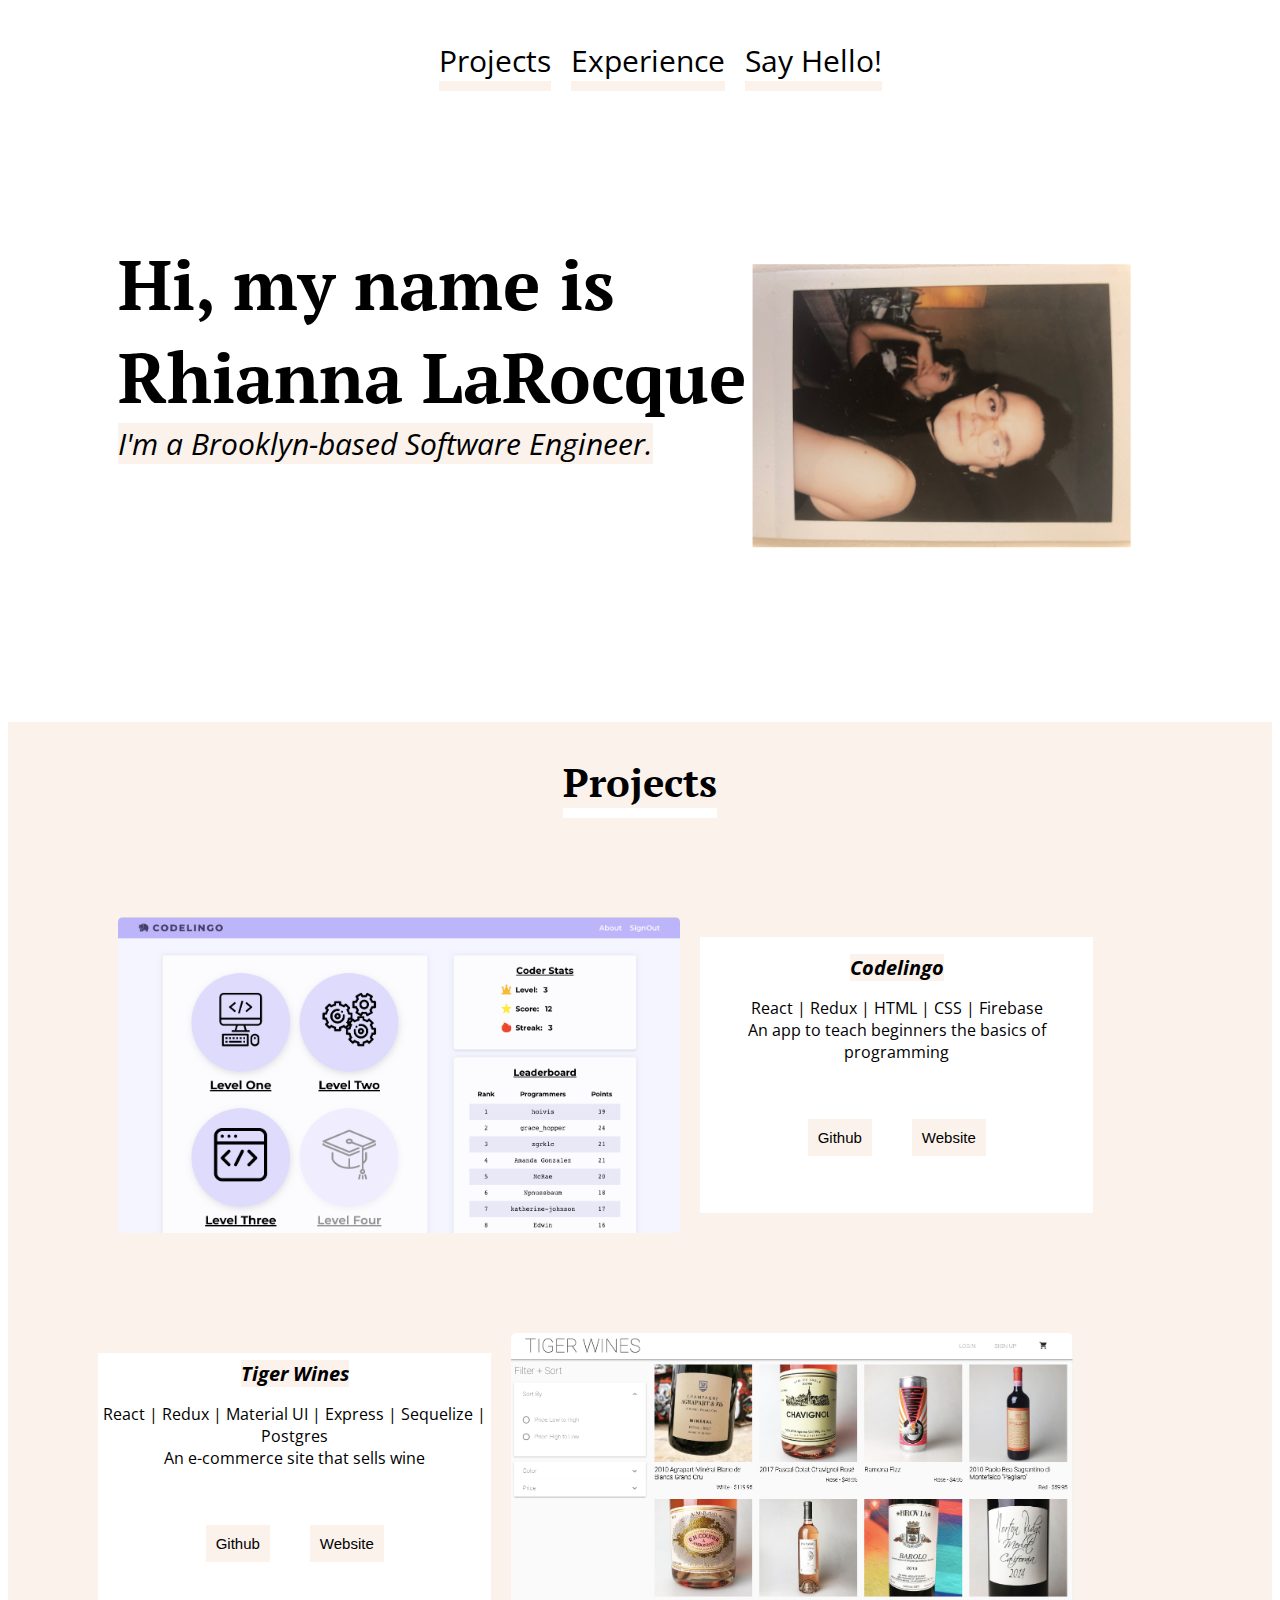
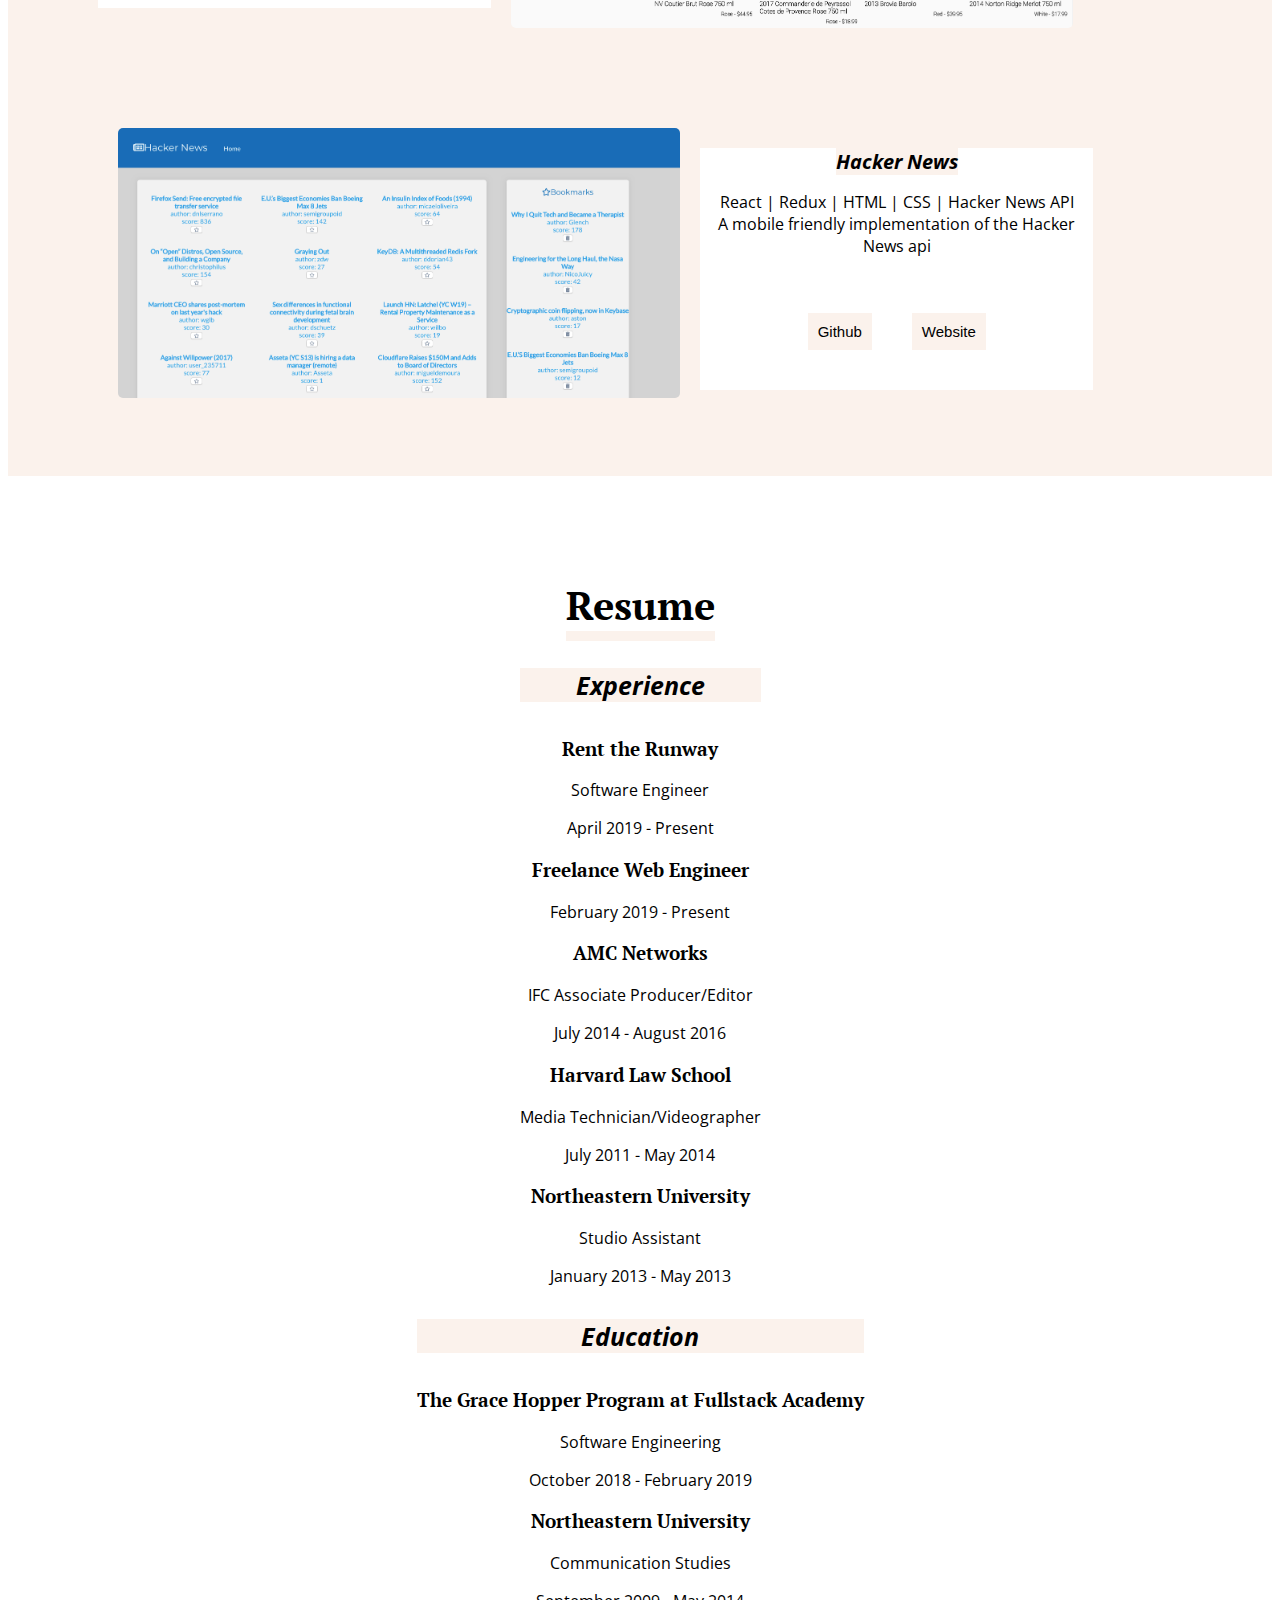
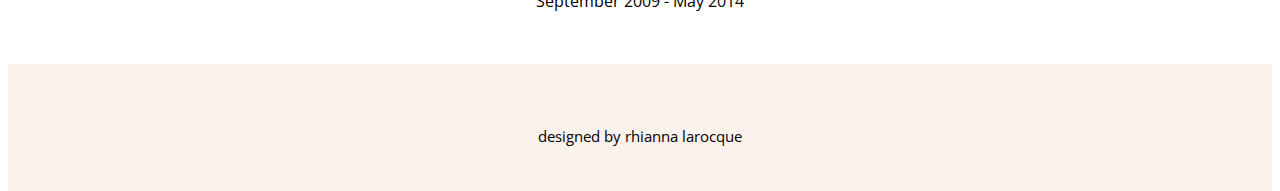
==== index.html @ a78f6c1d "updated deploy" ====
<!DOCTYPE html>
<html>
  <head>
    <meta charset="utf-8" />
    <meta http-equiv="X-UA-Compatible" content="IE=edge" />
    <title>RL</title>
    <meta name="viewport" content="width=device-width, initial-scale=1" />
    <link
      rel="stylesheet"
      type="text/css"
      media="screen"
      href="portfolio.css"
    />
    <link
      rel="stylesheet"
      href="https://use.fontawesome.com/releases/v5.7.2/css/all.css"
      integrity="sha384-fnmOCqbTlWIlj8LyTjo7mOUStjsKC4pOpQbqyi7RrhN7udi9RwhKkMHpvLbHG9Sr"
      crossorigin="anonymous"
    />
    <link
      href="https://fonts.googleapis.com/css?family=Open+Sans:300|PT+Serif:700"
      rel="stylesheet"
    />
    <script src="main.js"></script>
  </head>

  <body>
    <nav>
      <ul>
        <a href="#projects">
          <li><u>Projects</u></li>
        </a>
        <a href="#resume">
          <li><u>Experience</u></li>
        </a>
        <a href="mailto:rhiannamrl@gmail.com">
          <li><u>Say Hello!</u></li>
        </a>
      </ul>
    </nav>

    <section id="intro">
      <div id="left">
        <h1>Hi, my name is Rhianna LaRocque</h1>
        <p>
          I'm a Brooklyn-based Software Engineer.
        </p>
      </div>
      <div id="right">
        <img src="images/IMG_2258.jpeg" alt="rhianna" />
      </div>
    </section>

    <!-- <div id="technologies">
      <h2>Technologies</h2>
      <ul>
        <li>Javascript & Node.js</li>
        <li>React & Redux</li>
        <li>Sequelize</li>
        <li>Express</li>
        <li>HTML & CSS</li>
        <li>Firebase</li>
        <li>Github Agile Asana Trello</li>
      </ul>
    </div> -->

    <div id="projects">
      <h2><u>Projects</u></h2>
      <ul>
        <li>
          <img src="images/codeLingoDesktop.png" alt="codelingo" />
          <div className="info-panel">
            <h3>Codelingo</h3>
            <p>
              React | Redux | HTML | CSS | Firebase <br />An app to teach
              beginners the basics of programming
            </p>
            <div id="buttons">
              <button>
                <a
                  href="https://github.com/code-lingo/code-lingo"
                  target="_blank"
                  >Github</a
                >
              </button>
              <button>
                <a href="https://www.codelingoapp.com/login" target="_blank"
                  >Website</a
                >
              </button>
            </div>
          </div>
        </li>
        <li>
          <div className="info-panel">
            <h3>Tiger Wines</h3>
            <p>
              React | Redux | Material UI | Express | Sequelize | Postgres
              <br />
              An e-commerce site that sells wine
            </p>
            <div id="buttons">
              <button>
                <a
                  href="https://github.com/Tiger-Earth/GraceShopper"
                  target="_blank"
                >
                  Github</a
                >
              </button>
              <button>
                <a href="http://tigerwines.herokuapp.com/" target="_blank"
                  >Website</a
                >
              </button>
            </div>
          </div>
          <img src="images/tigerWines2.png" alt="tiger wines" />
        </li>
        <li>
          <img src="images/hackerRankDesktop.png" alt="hacker rank" />
          <div className="info-panel">
            <h3>Hacker News</h3>
            <p>
              React | Redux | HTML | CSS | Hacker News API <br />A mobile
              friendly implementation of the Hacker News api
            </p>
            <div id="buttons">
              <button>
                <a
                  href="https://hacker-news-api-rhianna.herokuapp.com/hacker-news"
                  target="_blank"
                  >Github</a
                >
              </button>
              <button>
                <a
                  href="https://hacker-news-api-rhianna.herokuapp.com"
                  target="_blank"
                  >Website</a
                >
              </button>
            </div>
          </div>
        </li>
      </ul>
    </div>

    <section id="resume">
      <h1><u>Resume</u></h1>
      <div className="resume-sections">
        <h2>Experience</h2>
        <ul>
          <li>
            <h3>Rent the Runway</h3>
            <p>Software Engineer</p>
            <p>April 2019 - Present</p>
          </li>
          <li>
            <h3>Freelance Web Engineer</h3>
            <p>February 2019 - Present</p>
          </li>
          <li>
            <h3>AMC Networks</h3>
            <p>IFC Associate Producer/Editor</p>
            <p>July 2014 - August 2016</p>
          </li>
          <li>
            <h3>Harvard Law School</h3>
            <p>Media Technician/Videographer</p>
            <p>July 2011 - May 2014</p>
          </li>
          <li>
            <h3>Northeastern University</h3>
            <p>Studio Assistant</p>
            <p>January 2013 - May 2013</p>
          </li>
        </ul>
      </div>
      <div className="resume-sections">
        <h2>Education</h2>
        <ul>
          <li>
            <h3>The Grace Hopper Program at Fullstack Academy</h3>
            <p>Software Engineering</p>
            <p>October 2018 - February 2019</p>
          </li>
          <li>
            <h3>Northeastern University</h3>
            <p>Communication Studies</p>
            <p>September 2009 - May 2014</p>
          </li>
        </ul>
      </div>
    </section>

    <footer>
      <ul class="icons">
        <li>
          <a
            href="https://www.linkedin.com/in/rhiannalarocque/"
            target="_blank"
          >
            <i class="fab fa-linkedin"></i>
          </a>
        </li>
        <li>
          <a href="https://www.github.com/rhiannamrl/" target="_blank">
            <i class="fab fa-github"></i>
          </a>
        </li>
        <li>
          <a href="mailto:rhiannamrl@gmail.com">
            <i class="far fa-envelope"></i>
          </a>
        </li>
      </ul>
      <p>designed by rhianna larocque</p>
    </footer>
  </body>
</html>
---- portfolio.css ----
* {
  box-sizing: border-box;
  /* border: 1px solid red; */
}

html,
body {
  height: 100%;
  -webkit-font-smoothing: antialiased;
  background-color: #ffffff;
}

h1,
h2,
h3,
h4,
h5,
h6 {
  font-family: 'PT serif', sans-serif;
  font-style: 'light';
  color: black;
  display: grid;
  text-align: center;
}

ul,
p {
  list-style-type: none;
  font-family: 'Open Sans', sans-serif;
  font-style: 'light';
  align-content: center;
}

i.fab,
i.far {
  color: black;
  text-align: center;
  font-size: 2.5em;
}

section {
  display: flex;
  flex-direction: row;
  margin-top: 75px;
}

/* Nav */

nav {
  margin-bottom: 10%;
}

nav ul {
  display: flex;
  flex-direction: row;
  justify-content: center;
  font-size: 30px;
}

nav li {
  padding: 10px;
}

nav u {
  text-decoration: none;
  border-bottom: 10px solid #fbf2ec;
}

nav a {
  text-decoration: none;
  color: black;
}

@media only screen and (max-width: 600px) {
  nav {
    display: none;
  }
}

/* Intro */

#left {
  margin: 20px;
  width: 60%;
  margin-left: 60px;
  padding-left: 50px;
}

#left h1 {
  font-family: 'PT Serif', serif;
  font-style: bold;
  font-size: 70px;
  margin: 0;
  text-align: left;
}

#left p {
  display: inline-block;
  background-color: #fbf2ec;
  font-size: 30px;
  font-style: italic;
  width: auto;
  margin: 0;
}

#right {
  width: 40%;
}

#right img {
  width: 60%;
  height: auto;
  display: block;
  object-fit: scale-down;
  transform: rotate(90deg);
}

@media only screen and (max-width: 600px) {
  #intro {
    display: flex;
    flex-direction: column;
    margin: 0;
  }

  #left {
    width: 100%;
    align-content: center;
    margin-left: 0;
    padding-left: 0;
  }

  #right img {
    display: none;
  }
}

/* Projects */

#projects {
  display: flex;
  flex-direction: column;
  align-content: space-between;
  margin-top: 10%;
  background-color: #fbf2ec;
  padding: 0;
}

#projects h2 {
  font-style: 'light';
  text-align: center;
  align-self: center;
  font-size: 40px;
}

#projects li h3 {
  font-family: 'Open Sans', sans-serif;
  background-color: #fbf2ec;
  font-size: 20px;
  font-style: italic;
  font-style: light;
  width: auto;
  margin: 0;
}

#projects div {
  display: flex;
  flex-direction: column;
  width: 35%;
  height: auto;
  text-align: center;
  justify-content: center;
  background-color: #ffffff;
  align-items: center;
  margin-top: 20px;
  margin-bottom: 20px;
}

#projects u {
  text-decoration: none;
  border-bottom: 10px solid white;
}

.info-panel {
  padding-top: 20px;
}

#projects li {
  display: flex;
  flex-direction: row;
  padding: 50px;
  margin: auto;
}

#projects img {
  width: 50%;
  height: 100%;
  border-radius: 5px;
  margin-left: 20px;
  margin-right: 20px;
}

#buttons {
  display: flex;
  flex-direction: row;
}

#projects button {
  background: none;
  padding: 10px;
  margin: 20px;
  border-style: none;
  background-color: #fbf2ec;
  text-align: center;
  font-size: 15px;
}

#projects button a {
  text-decoration: none;
  color: black;
}

#projects #buttons {
  display: flex;
  flex-direction: row;
}

@media only screen and (max-width: 600px) {
  #projects {
    width: 100%;
  }

  #projects ul {
    margin: 0;
    padding: 0;
  }

  #projects li {
    display: flex;
    flex-direction: column;
    padding: 20px;
  }

  #projects div {
    width: 100%;
    align-content: center;
    justify-content: center;
    padding-top: 20px;
    padding-bottom: 0;
  }

  #projects li img {
    align-content: center;
    margin: 0;
    height: auto;
    width: 100%;
  }

  #projects .info-panel {
    display: flex;
    flex-direction: column;
  }
}

/* Resume */

.resume-sections {
  display: flex;
  flex-direction: column;
}

#resume h1 {
  font-style: 'light';
  text-align: center;
  align-self: center;
  font-size: 40px;
}

#resume h2 {
  font-family: 'Open Sans', sans-serif;
  background-color: #fbf2ec;
  font-size: 25px;
  font-style: italic;
  font-style: light;
  width: auto;
  margin: 0;
}

#resume u {
  text-decoration: none;
  border-bottom: 10px solid #fbf2ec;
}

#resume {
  display: flex;
  flex-direction: column;
  align-items: center;
  padding-bottom: 20px;
}

#resume ul {
  text-align: center;
  padding: 0;
}

/* Footer */

footer {
  padding: 30px 20px;
  background-color: #fbf2ec;
  width: 100%;
}

footer p {
  text-align: center;
  font-size: 15px;
}

.icons {
  display: flex;
  flex-direction: row;
  padding: 0;
  list-style-type: none;
  justify-content: center;
}

.icons li {
  align-items: center;
  display: flex;
  flex: 0 1 auto;
  justify-content: flex-start;
  margin-right: 20px;
  padding-right: 70px;
  padding-left: 70px;
}

@media only screen and (max-width: 600px) {
  .footer {
    width: 100%;
  }
  .icons {
    display: flex;
    flex-direction: column;
    align-items: center;
    justify-content: center;
    width: 100%;
  }
  .icons li {
    padding: 20px;
  }
}
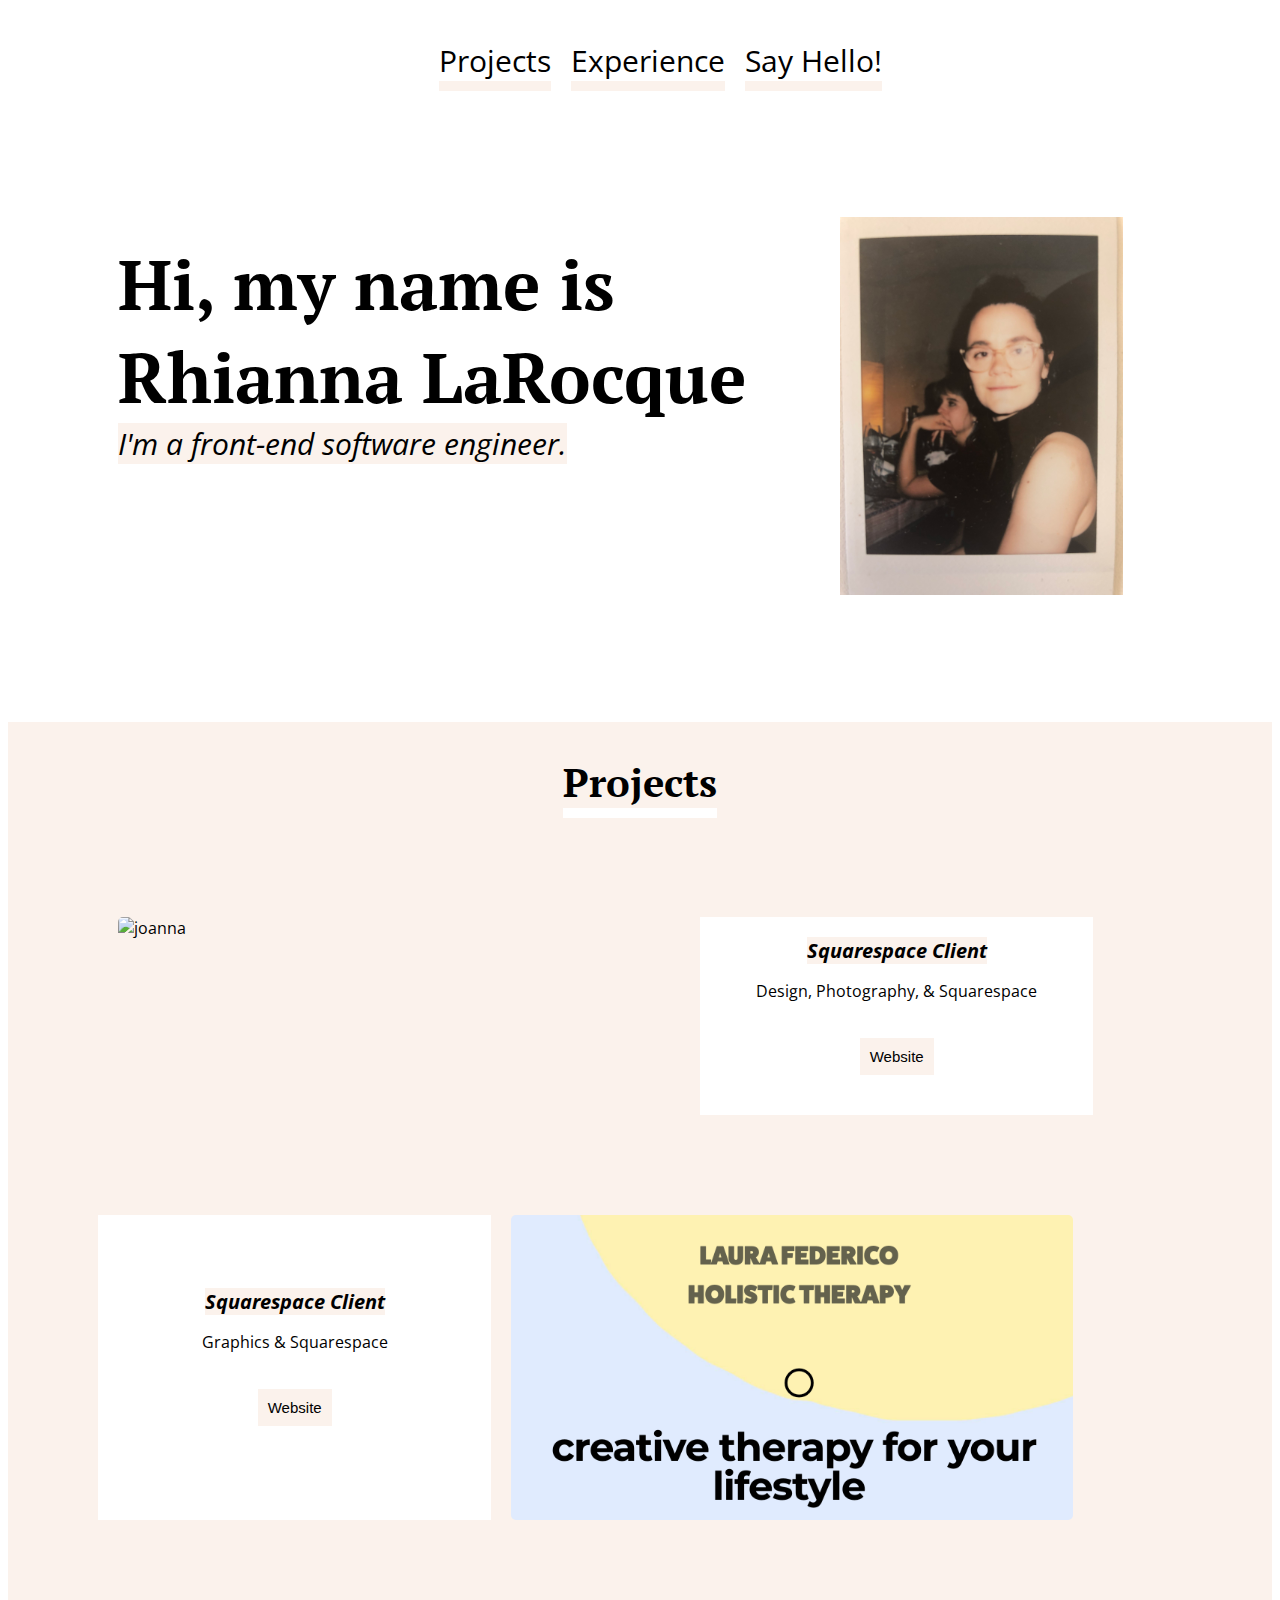
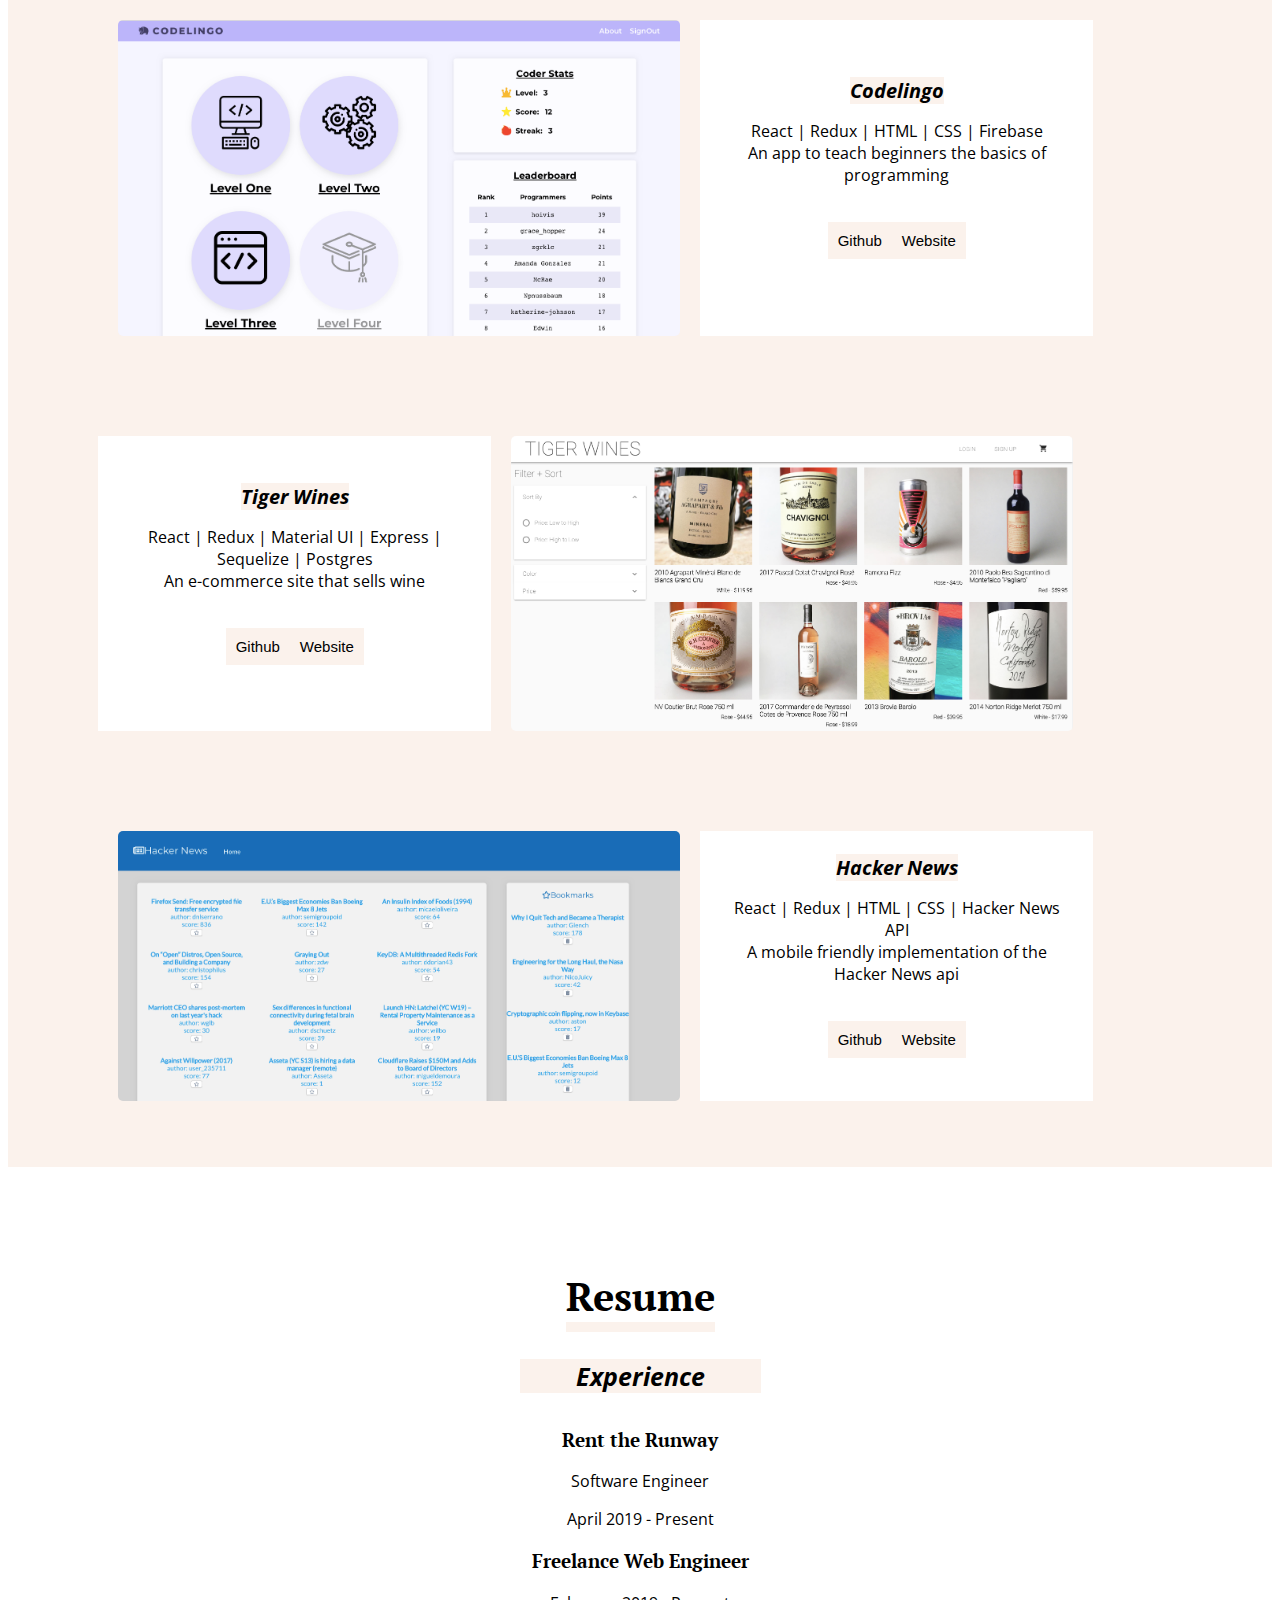
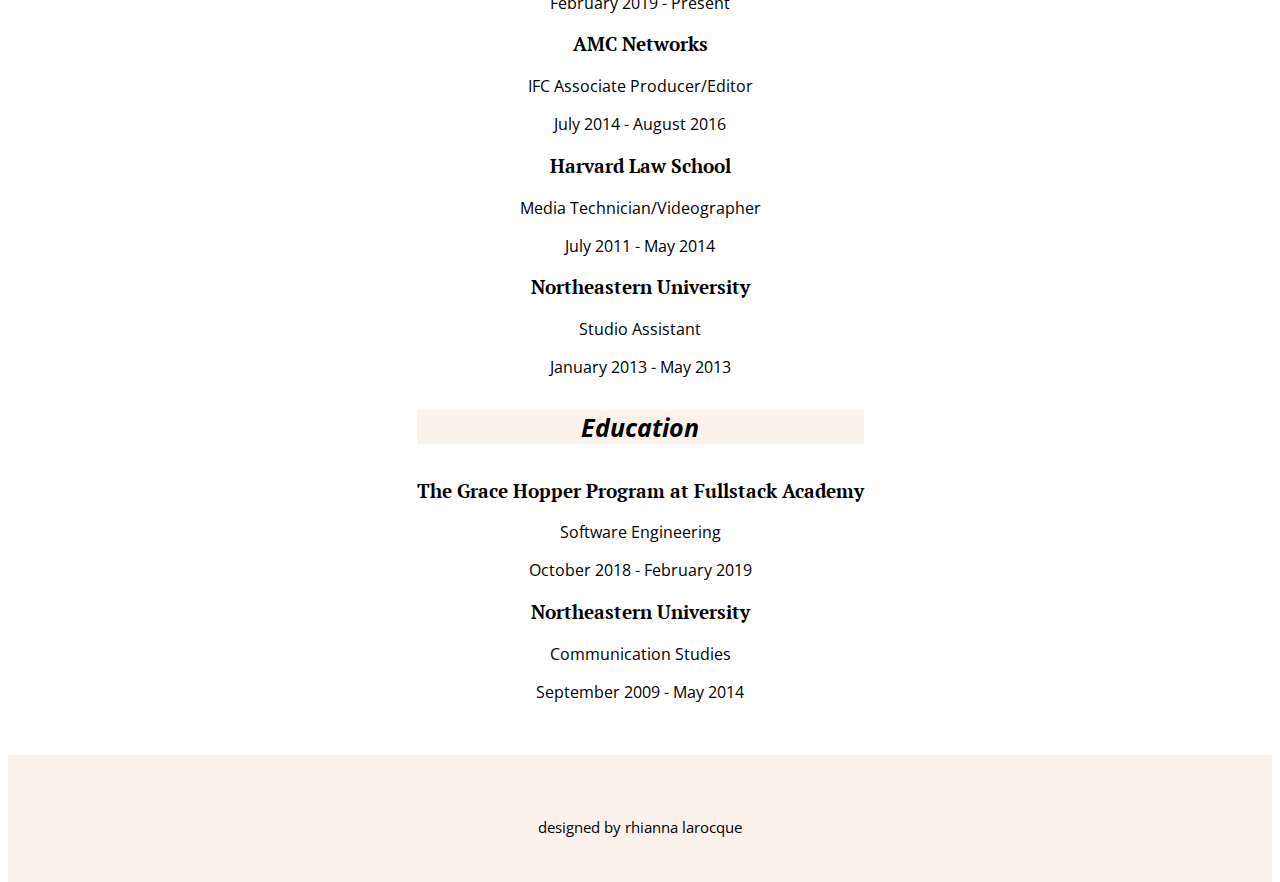
==== commit 1f45ff4c: "updates" ====
--- a/index.html
+++ b/index.html
@@ -43,7 +43,7 @@
       <div id="left">
         <h1>Hi, my name is Rhianna LaRocque</h1>
         <p>
-          I'm a Brooklyn-based Software Engineer.
+          I'm a front-end software engineer.
         </p>
       </div>
       <div id="right">
@@ -68,6 +68,38 @@
       <h2><u>Projects</u></h2>
       <ul>
         <li>
+          <img src="images/joanna.png" alt="joanna" />
+          <div className="info-panel">
+            <h3>Squarespace Client</h3>
+            <p>
+              Design, Photography, & Squarespace
+            </p>
+            <div id="buttons">
+              <button>
+                <a href="https://www.joannarosenblatt.com/" target="_blank"
+                  >Website</a
+                >
+              </button>
+            </div>
+          </div>
+        </li>
+        <li>
+          <div className="info-panel">
+            <h3>Squarespace Client</h3>
+            <p>
+              Graphics & Squarespace
+            </p>
+            <div id="buttons">
+              <button>
+                <a href="https://www.laurafedericotherapy.com/" target="_blank"
+                  >Website</a
+                >
+              </button>
+            </div>
+          </div>
+          <img src="images/laura.png" alt="laura" />
+        </li>
+        <li>
           <img src="images/codeLingoDesktop.png" alt="codelingo" />
           <div className="info-panel">
             <h3>Codelingo</h3>
--- a/portfolio.css
+++ b/portfolio.css
@@ -108,11 +108,11 @@
 }
 
 #right img {
+  margin-left: 40px;
   width: 60%;
   height: auto;
   display: block;
   object-fit: scale-down;
-  transform: rotate(90deg);
 }
 
 @media only screen and (max-width: 600px) {
@@ -171,8 +171,7 @@
   justify-content: center;
   background-color: #ffffff;
   align-items: center;
-  margin-top: 20px;
-  margin-bottom: 20px;
+  padding: 20px;
 }
 
 #projects u {
@@ -181,7 +180,7 @@
 }
 
 .info-panel {
-  padding-top: 20px;
+  padding: 20px;
 }
 
 #projects li {
@@ -207,7 +206,6 @@
 #projects button {
   background: none;
   padding: 10px;
-  margin: 20px;
   border-style: none;
   background-color: #fbf2ec;
   text-align: center;
@@ -244,7 +242,7 @@
     width: 100%;
     align-content: center;
     justify-content: center;
-    padding-top: 20px;
+    padding: 20px;
     padding-bottom: 0;
   }
 
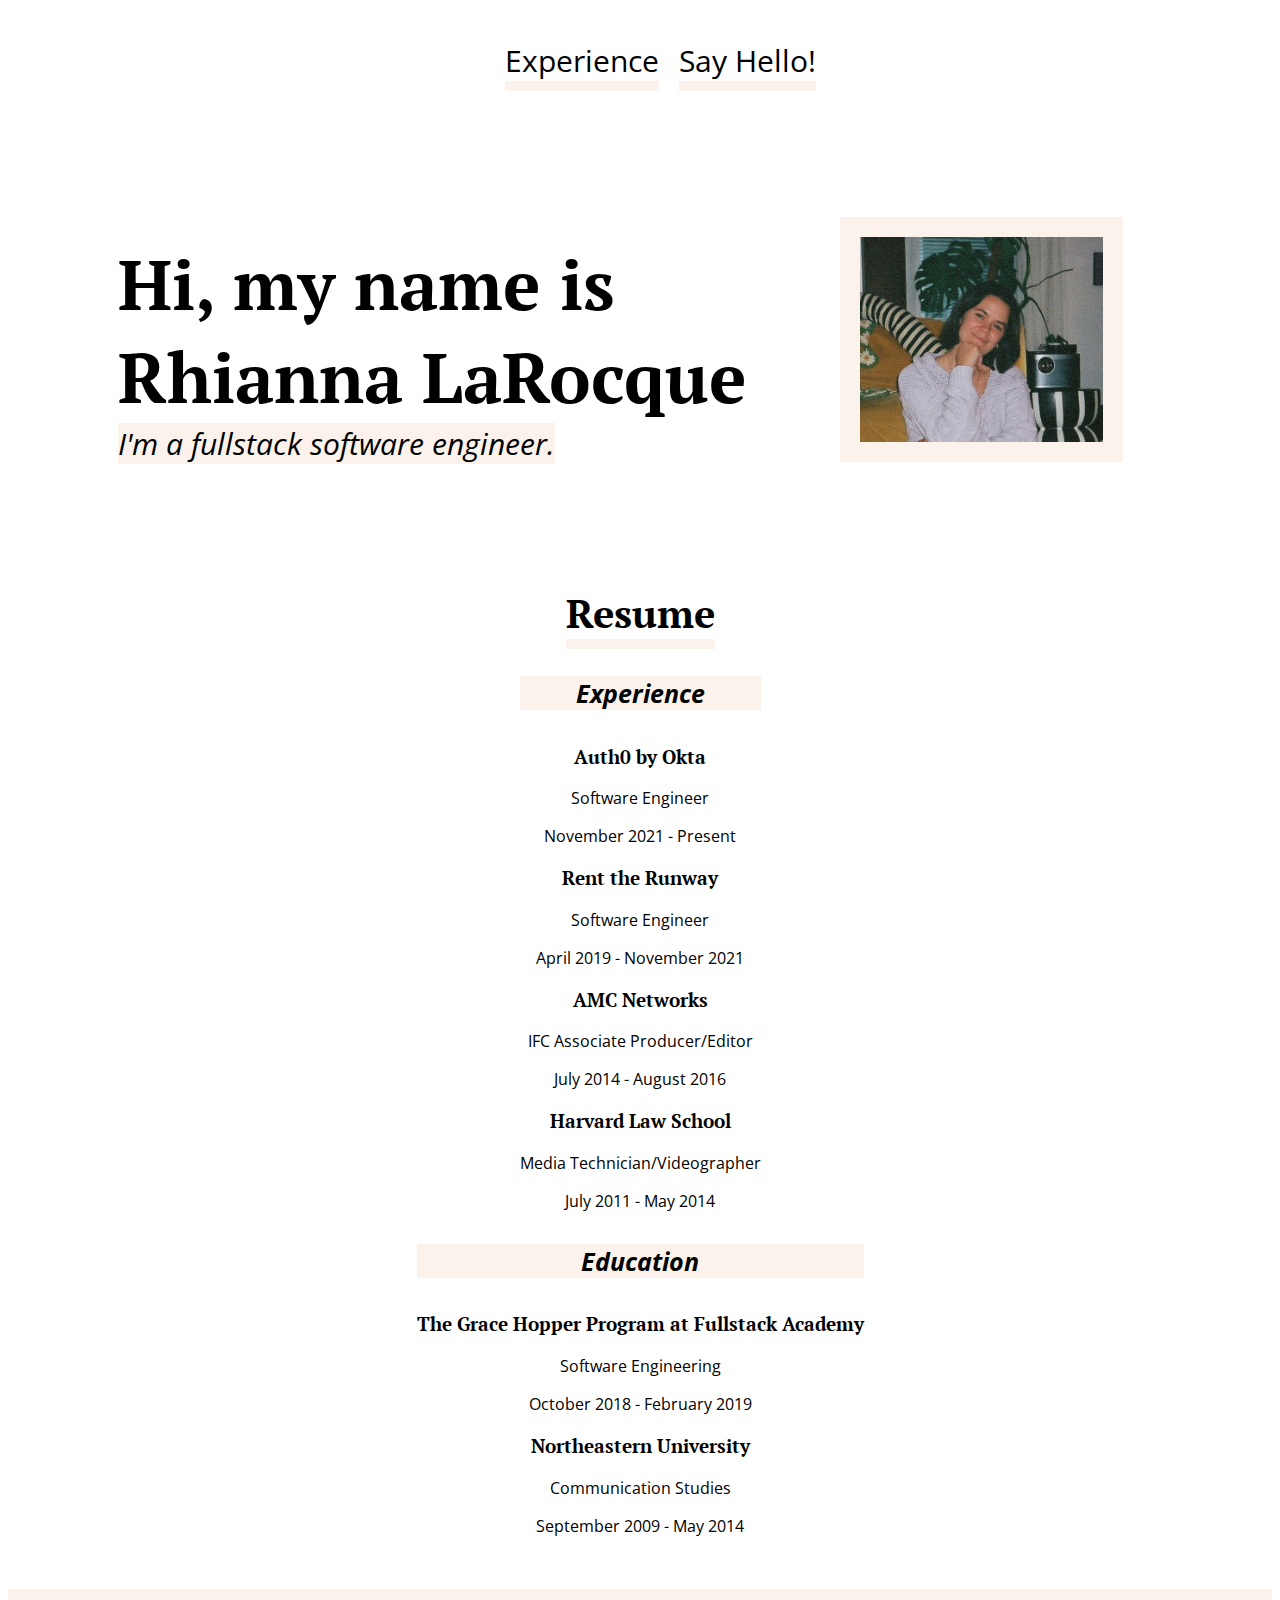
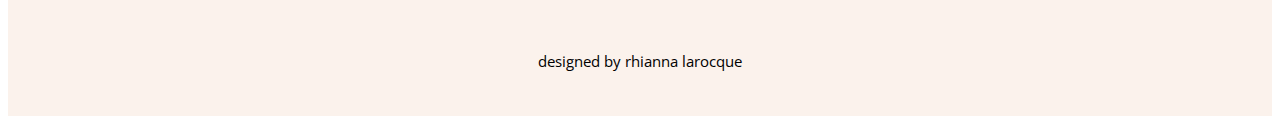
==== commit 7300c585: "update" ====
--- a/index.html
+++ b/index.html
@@ -27,9 +27,6 @@
   <body>
     <nav>
       <ul>
-        <a href="#projects">
-          <li><u>Projects</u></li>
-        </a>
         <a href="#resume">
           <li><u>Experience</u></li>
         </a>
@@ -43,140 +40,13 @@
       <div id="left">
         <h1>Hi, my name is Rhianna LaRocque</h1>
         <p>
-          I'm a front-end software engineer.
+          I'm a fullstack software engineer.
         </p>
       </div>
       <div id="right">
-        <img src="images/IMG_2258.jpeg" alt="rhianna" />
+        <img src="images/new.jpeg" alt="rhianna" />
       </div>
     </section>
-
-    <!-- <div id="technologies">
-      <h2>Technologies</h2>
-      <ul>
-        <li>Javascript & Node.js</li>
-        <li>React & Redux</li>
-        <li>Sequelize</li>
-        <li>Express</li>
-        <li>HTML & CSS</li>
-        <li>Firebase</li>
-        <li>Github Agile Asana Trello</li>
-      </ul>
-    </div> -->
-
-    <div id="projects">
-      <h2><u>Projects</u></h2>
-      <ul>
-        <li>
-          <img src="images/joanna.png" alt="joanna" />
-          <div className="info-panel">
-            <h3>Squarespace Client</h3>
-            <p>
-              Design, Photography, & Squarespace
-            </p>
-            <div id="buttons">
-              <button>
-                <a href="https://www.joannarosenblatt.com/" target="_blank"
-                  >Website</a
-                >
-              </button>
-            </div>
-          </div>
-        </li>
-        <li>
-          <div className="info-panel">
-            <h3>Squarespace Client</h3>
-            <p>
-              Graphics & Squarespace
-            </p>
-            <div id="buttons">
-              <button>
-                <a href="https://www.laurafedericotherapy.com/" target="_blank"
-                  >Website</a
-                >
-              </button>
-            </div>
-          </div>
-          <img src="images/laura.png" alt="laura" />
-        </li>
-        <li>
-          <img src="images/codeLingoDesktop.png" alt="codelingo" />
-          <div className="info-panel">
-            <h3>Codelingo</h3>
-            <p>
-              React | Redux | HTML | CSS | Firebase <br />An app to teach
-              beginners the basics of programming
-            </p>
-            <div id="buttons">
-              <button>
-                <a
-                  href="https://github.com/code-lingo/code-lingo"
-                  target="_blank"
-                  >Github</a
-                >
-              </button>
-              <button>
-                <a href="https://www.codelingoapp.com/login" target="_blank"
-                  >Website</a
-                >
-              </button>
-            </div>
-          </div>
-        </li>
-        <li>
-          <div className="info-panel">
-            <h3>Tiger Wines</h3>
-            <p>
-              React | Redux | Material UI | Express | Sequelize | Postgres
-              <br />
-              An e-commerce site that sells wine
-            </p>
-            <div id="buttons">
-              <button>
-                <a
-                  href="https://github.com/Tiger-Earth/GraceShopper"
-                  target="_blank"
-                >
-                  Github</a
-                >
-              </button>
-              <button>
-                <a href="http://tigerwines.herokuapp.com/" target="_blank"
-                  >Website</a
-                >
-              </button>
-            </div>
-          </div>
-          <img src="images/tigerWines2.png" alt="tiger wines" />
-        </li>
-        <li>
-          <img src="images/hackerRankDesktop.png" alt="hacker rank" />
-          <div className="info-panel">
-            <h3>Hacker News</h3>
-            <p>
-              React | Redux | HTML | CSS | Hacker News API <br />A mobile
-              friendly implementation of the Hacker News api
-            </p>
-            <div id="buttons">
-              <button>
-                <a
-                  href="https://hacker-news-api-rhianna.herokuapp.com/hacker-news"
-                  target="_blank"
-                  >Github</a
-                >
-              </button>
-              <button>
-                <a
-                  href="https://hacker-news-api-rhianna.herokuapp.com"
-                  target="_blank"
-                  >Website</a
-                >
-              </button>
-            </div>
-          </div>
-        </li>
-      </ul>
-    </div>
 
     <section id="resume">
       <h1><u>Resume</u></h1>
@@ -184,13 +54,14 @@
         <h2>Experience</h2>
         <ul>
           <li>
+            <h3>Auth0 by Okta</h3>
+            <p>Software Engineer</p>
+            <p>November 2021 - Present</p>
+          </li>
+          <li>
             <h3>Rent the Runway</h3>
             <p>Software Engineer</p>
-            <p>April 2019 - Present</p>
-          </li>
-          <li>
-            <h3>Freelance Web Engineer</h3>
-            <p>February 2019 - Present</p>
+            <p>April 2019 - November 2021</p>
           </li>
           <li>
             <h3>AMC Networks</h3>
@@ -201,11 +72,6 @@
             <h3>Harvard Law School</h3>
             <p>Media Technician/Videographer</p>
             <p>July 2011 - May 2014</p>
-          </li>
-          <li>
-            <h3>Northeastern University</h3>
-            <p>Studio Assistant</p>
-            <p>January 2013 - May 2013</p>
           </li>
         </ul>
       </div>
--- a/portfolio.css
+++ b/portfolio.css
@@ -113,6 +113,7 @@
   height: auto;
   display: block;
   object-fit: scale-down;
+  border: 20px solid #fbf2ec;
 }
 
 @media only screen and (max-width: 600px) {
